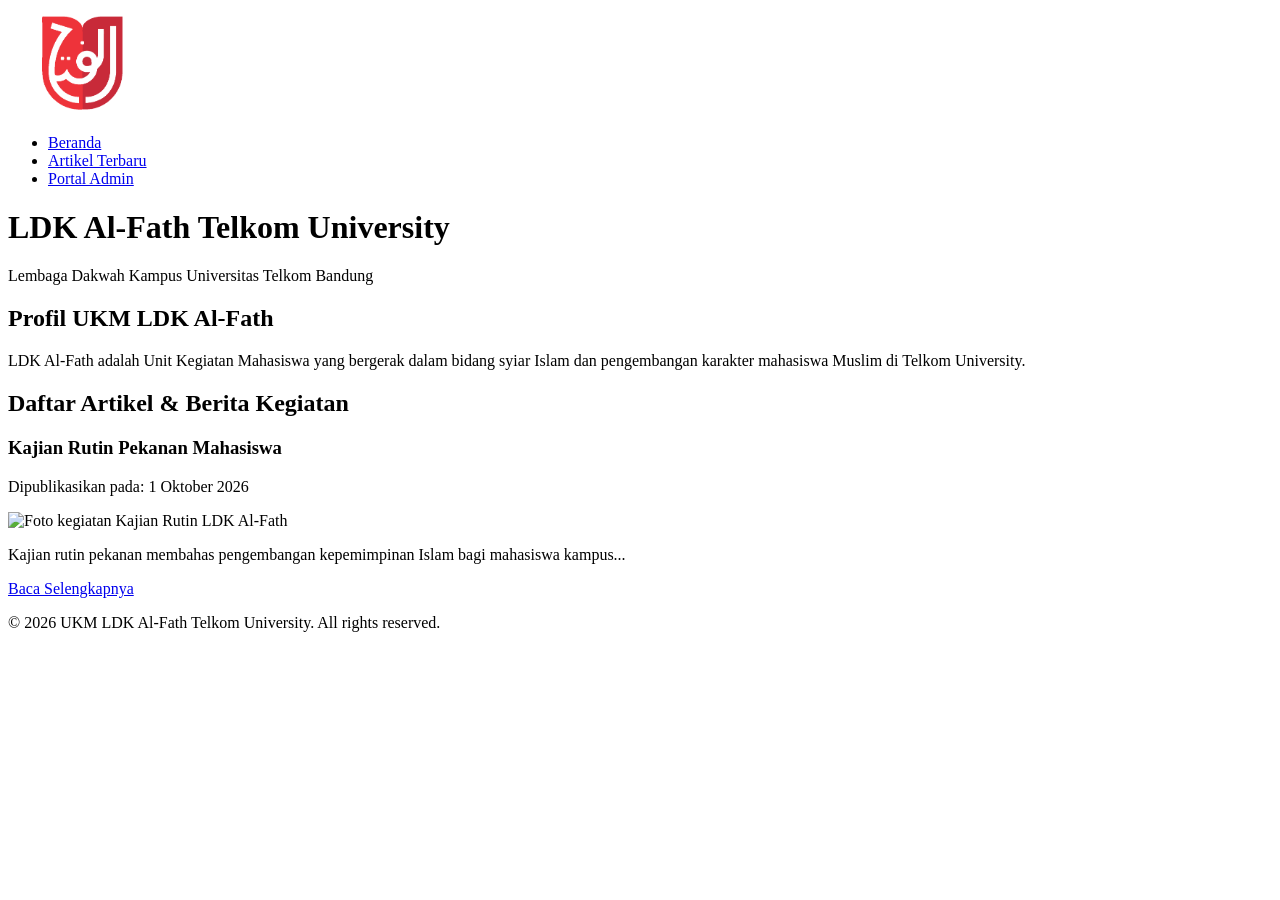
==== index.html @ 2c5b3611 "Pembuatan Struktur HTML" ====
<!DOCTYPE html>
<html lang="id">
<head>
    <meta charset="UTF-8">
    <meta name="viewport" content="width=device-width, initial-scale=1.0">
    <title>LDK Al-Fath Telkom University - Landing Page</title>
</head>
<body>

    <header>
        <nav>
            <a href="index.html">
                <img src="assets/logo-alfath-merah.png" alt="Logo LDK Al-Fath Telkom University" width="150">
            </a>
            <ul>
                <li><a href="index.html">Beranda</a></li>
                <li><a href="detail-artikel.html">Artikel Terbaru</a></li>
                <li><a href="admin-upload.html">Portal Admin</a></li>
            </ul>
        </nav>
        <h1>LDK Al-Fath Telkom University</h1>
        <p>Lembaga Dakwah Kampus Universitas Telkom Bandung</p>
    </header>

    <main>
        <section>
            <h2>Profil UKM LDK Al-Fath</h2>
            <p>LDK Al-Fath adalah Unit Kegiatan Mahasiswa yang bergerak dalam bidang syiar Islam dan pengembangan karakter mahasiswa Muslim di Telkom University.</p>
        </section>

        <section>
            <h2>Daftar Artikel & Berita Kegiatan</h2>
            <article>
                <header>
                    <h3>Kajian Rutin Pekanan Mahasiswa</h3>
                    <p>Dipublikasikan pada: <time datetime="2026-10-01">1 Oktober 2026</time></p>
                </header>
                <img src="https://via.placeholder.com/300x150" alt="Foto kegiatan Kajian Rutin LDK Al-Fath">
                <p>Kajian rutin pekanan membahas pengembangan kepemimpinan Islam bagi mahasiswa kampus...</p>
                <a href="detail-artikel.html">Baca Selengkapnya</a>
            </article>
        </section>
    </main>

    <footer>
        <p>&copy; 2026 UKM LDK Al-Fath Telkom University. All rights reserved.</p>
    </footer>

</body>
</html>
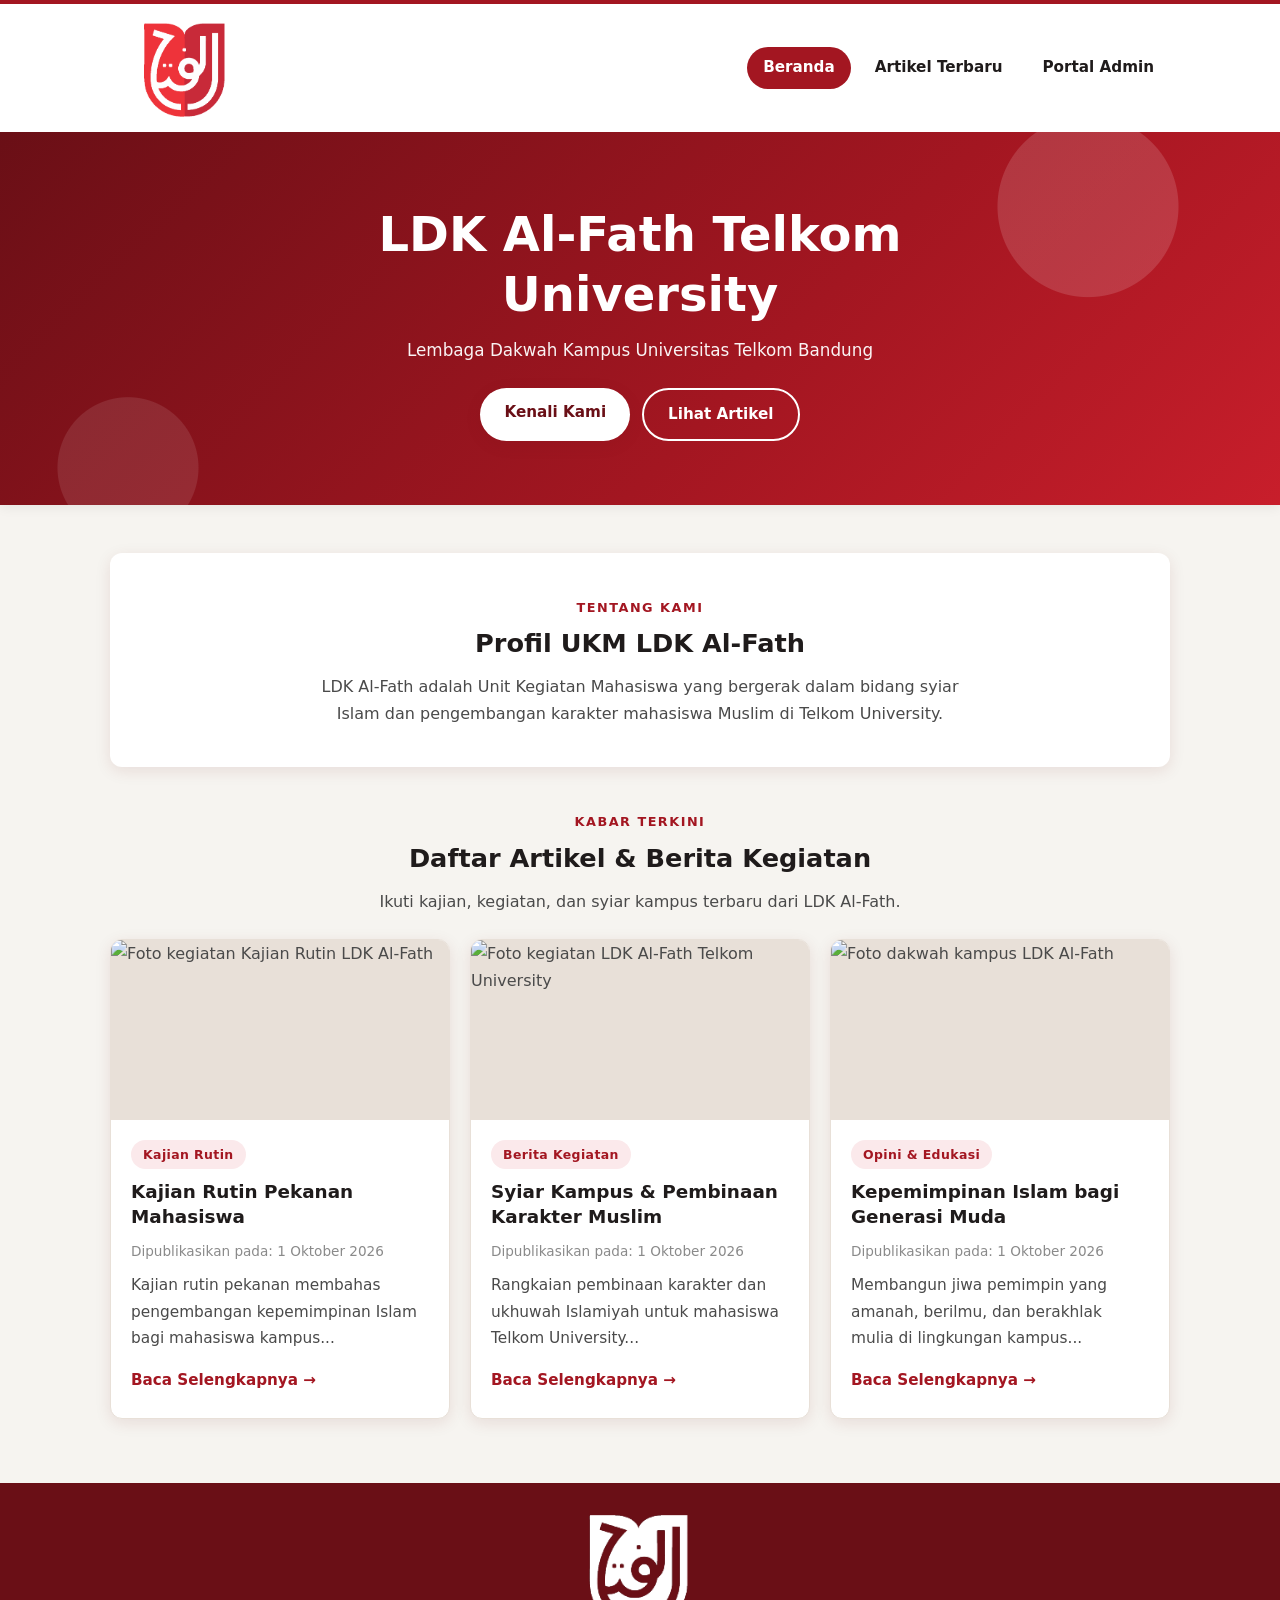
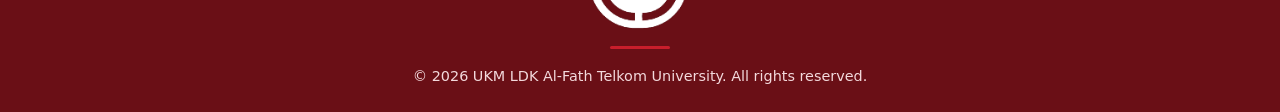
==== commit 3fe7256e: "Tambah styling Pure CSS responsif dan README dokumentasi" ====
--- a/index.html
+++ b/index.html
@@ -4,45 +4,84 @@
     <meta charset="UTF-8">
     <meta name="viewport" content="width=device-width, initial-scale=1.0">
     <title>LDK Al-Fath Telkom University - Landing Page</title>
+    <link rel="stylesheet" href="style/style.css">
 </head>
 <body>
 
-    <header>
-        <nav>
-            <a href="index.html">
-                <img src="assets/logo-alfath-merah.png" alt="Logo LDK Al-Fath Telkom University" width="150">
-            </a>
-            <ul>
-                <li><a href="index.html">Beranda</a></li>
-                <li><a href="detail-artikel.html">Artikel Terbaru</a></li>
-                <li><a href="admin-upload.html">Portal Admin</a></li>
-            </ul>
+    <header class="site-header">
+        <nav class="navbar">
+            <div class="nav-container">
+                <a class="brand" href="index.html">
+                    <img src="assets/logo-alfath-merah.png" alt="Logo LDK Al-Fath Telkom University" width="150">
+                </a>
+                <ul class="nav-links">
+                    <li><a href="index.html" class="active">Beranda</a></li>
+                    <li><a href="artikel.html">Artikel Terbaru</a></li>
+                    <li><a href="form-upload.html">Portal Admin</a></li>
+                </ul>
+            </div>
         </nav>
-        <h1>LDK Al-Fath Telkom University</h1>
-        <p>Lembaga Dakwah Kampus Universitas Telkom Bandung</p>
+        <div class="hero">
+            <div class="hero-inner">
+                <h1>LDK Al-Fath Telkom University</h1>
+                <p>Lembaga Dakwah Kampus Universitas Telkom Bandung</p>
+                <div class="hero-actions">
+                    <a class="btn btn-primary" href="#profil">Kenali Kami</a>
+                    <a class="btn btn-outline" href="#artikel">Lihat Artikel</a>
+                </div>
+            </div>
+        </div>
     </header>
 
-    <main>
-        <section>
+    <main class="container">
+        <section class="profile" id="profil">
+            <span class="section-label">Tentang Kami</span>
             <h2>Profil UKM LDK Al-Fath</h2>
             <p>LDK Al-Fath adalah Unit Kegiatan Mahasiswa yang bergerak dalam bidang syiar Islam dan pengembangan karakter mahasiswa Muslim di Telkom University.</p>
         </section>
 
-        <section>
+        <section class="articles" id="artikel">
+            <span class="section-label">Kabar Terkini</span>
             <h2>Daftar Artikel & Berita Kegiatan</h2>
-            <article>
-                <header>
-                    <h3>Kajian Rutin Pekanan Mahasiswa</h3>
-                    <p>Dipublikasikan pada: <time datetime="2026-10-01">1 Oktober 2026</time></p>
-                </header>
-                <img src="https://via.placeholder.com/300x150" alt="Foto kegiatan Kajian Rutin LDK Al-Fath">
-                <p>Kajian rutin pekanan membahas pengembangan kepemimpinan Islam bagi mahasiswa kampus...</p>
-                <a href="detail-artikel.html">Baca Selengkapnya</a>
-            </article>
+            <p class="section-desc">Ikuti kajian, kegiatan, dan syiar kampus terbaru dari LDK Al-Fath.</p>
+            <div class="article-grid">
+                <article class="card">
+                    <img class="card-image" src="https://via.placeholder.com/300x150" alt="Foto kegiatan Kajian Rutin LDK Al-Fath">
+                    <div class="card-body">
+                        <span class="card-category">Kajian Rutin</span>
+                        <h3>Kajian Rutin Pekanan Mahasiswa</h3>
+                        <p class="card-meta">Dipublikasikan pada: <time datetime="2026-10-01">1 Oktober 2026</time></p>
+                        <p class="card-text">Kajian rutin pekanan membahas pengembangan kepemimpinan Islam bagi mahasiswa kampus...</p>
+                        <a class="card-link" href="artikel.html">Baca Selengkapnya &rarr;</a>
+                    </div>
+                </article>
+                <article class="card">
+                    <img class="card-image" src="https://via.placeholder.com/300x150" alt="Foto kegiatan LDK Al-Fath Telkom University">
+                    <div class="card-body">
+                        <span class="card-category">Berita Kegiatan</span>
+                        <h3>Syiar Kampus & Pembinaan Karakter Muslim</h3>
+                        <p class="card-meta">Dipublikasikan pada: <time datetime="2026-10-01">1 Oktober 2026</time></p>
+                        <p class="card-text">Rangkaian pembinaan karakter dan ukhuwah Islamiyah untuk mahasiswa Telkom University...</p>
+                        <a class="card-link" href="artikel.html">Baca Selengkapnya &rarr;</a>
+                    </div>
+                </article>
+                <article class="card">
+                    <img class="card-image" src="https://via.placeholder.com/300x150" alt="Foto dakwah kampus LDK Al-Fath">
+                    <div class="card-body">
+                        <span class="card-category">Opini & Edukasi</span>
+                        <h3>Kepemimpinan Islam bagi Generasi Muda</h3>
+                        <p class="card-meta">Dipublikasikan pada: <time datetime="2026-10-01">1 Oktober 2026</time></p>
+                        <p class="card-text">Membangun jiwa pemimpin yang amanah, berilmu, dan berakhlak mulia di lingkungan kampus...</p>
+                        <a class="card-link" href="artikel.html">Baca Selengkapnya &rarr;</a>
+                    </div>
+                </article>
+            </div>
         </section>
     </main>
 
-    <footer>
+    <footer class="site-footer">
+        <img src="assets/logo-alfath-putih.png" alt="Logo LDK Al-Fath putih">
+        <div class="footer-line"></div>
         <p>&copy; 2026 UKM LDK Al-Fath Telkom University. All rights reserved.</p>
     </footer>
 
--- a/style/style.css
+++ b/style/style.css
@@ -0,0 +1,401 @@
+:root {
+  --merah: #A31621;
+  --marun: #6A0F16;
+  --merah-terang: #C81E2B;
+  --putih: #FFFFFF;
+  --krem: #F6F4F0;
+  --abu-teks: #4A4A4A;
+  --hitam: #1F1B1B;
+  --garis: #E8E0D8;
+  --radius: 12px;
+  --shadow: 0 4px 16px rgba(106, 15, 22, 0.10);
+  --shadow-hover: 0 10px 28px rgba(163, 22, 33, 0.18);
+  --font: "Segoe UI", system-ui, -apple-system, Roboto, "Helvetica Neue", Arial, sans-serif;
+}
+
+* {
+  margin: 0;
+  padding: 0;
+  box-sizing: border-box;
+}
+
+html {
+  scroll-behavior: smooth;
+}
+
+body {
+  font-family: var(--font);
+  background-color: var(--krem);
+  color: var(--abu-teks);
+  line-height: 1.7;
+  font-size: 16px;
+}
+
+img {
+  max-width: 100%;
+  height: auto;
+  display: block;
+}
+
+a {
+  text-decoration: none;
+  color: inherit;
+}
+
+ul {
+  list-style: none;
+}
+
+/* Navbar */
+.site-header {
+  background-color: var(--putih);
+  position: sticky;
+  top: 0;
+  z-index: 100;
+  box-shadow: 0 2px 12px rgba(0, 0, 0, 0.07);
+  border-top: 4px solid var(--merah);
+}
+
+.navbar {
+  max-width: 1100px;
+  margin: 0 auto;
+  padding: 0.7rem 1.25rem;
+}
+
+.nav-container {
+  display: flex;
+  flex-direction: column;
+  align-items: stretch;
+  gap: 1rem;
+}
+
+.brand {
+  text-align: center;
+}
+
+.brand img {
+  width: 130px;
+  height: auto;
+  margin: 0 auto;
+}
+
+.nav-links {
+  display: flex;
+  flex-direction: column;
+  width: 100%;
+  gap: 0.5rem;
+}
+
+.nav-links a {
+  display: block;
+  text-align: center;
+  padding: 0.5rem 1rem;
+  border-radius: 999px;
+  font-weight: 600;
+  font-size: 0.95rem;
+  color: var(--hitam);
+  transition: background-color 0.2s ease, color 0.2s ease;
+}
+
+.nav-links a:hover,
+.nav-links a.active {
+  background-color: var(--merah);
+  color: var(--putih);
+}
+
+/* Hero */
+.hero {
+  background:
+    radial-gradient(circle at 85% 20%, rgba(255, 255, 255, 0.14) 0 90px, transparent 91px),
+    radial-gradient(circle at 10% 90%, rgba(255, 255, 255, 0.10) 0 70px, transparent 71px),
+    linear-gradient(135deg, var(--marun) 0%, var(--merah) 60%, var(--merah-terang) 100%);
+  color: var(--putih);
+  text-align: center;
+  padding: 3.5rem 1.25rem 3rem;
+}
+
+.hero-inner {
+  max-width: 760px;
+  margin: 0 auto;
+}
+
+.hero-badge {
+  display: inline-block;
+  background-color: rgba(255, 255, 255, 0.16);
+  border: 1px solid rgba(255, 255, 255, 0.35);
+  padding: 0.35rem 1rem;
+  border-radius: 999px;
+  font-size: 0.85rem;
+  letter-spacing: 0.5px;
+  margin-bottom: 1rem;
+  font-weight: 600;
+}
+
+.hero h1 {
+  font-size: 2rem;
+  line-height: 1.25;
+  margin-bottom: 0.75rem;
+  font-weight: 800;
+}
+
+.hero p {
+  font-size: 1.05rem;
+  opacity: 0.95;
+  margin-bottom: 1.5rem;
+}
+
+.hero-actions {
+  display: flex;
+  gap: 0.75rem;
+  justify-content: center;
+  flex-wrap: wrap;
+}
+
+.btn {
+  display: inline-block;
+  padding: 0.7rem 1.5rem;
+  border-radius: 999px;
+  font-weight: 700;
+  font-size: 0.95rem;
+  transition: transform 0.15s ease, box-shadow 0.2s ease, background-color 0.2s ease;
+}
+
+.btn-primary {
+  background-color: var(--putih);
+  color: var(--marun);
+  box-shadow: var(--shadow);
+}
+
+.btn-primary:hover {
+  transform: translateY(-2px);
+  box-shadow: var(--shadow-hover);
+}
+
+.btn-outline {
+  border: 2px solid var(--putih);
+  color: var(--putih);
+}
+
+.btn-outline:hover {
+  background-color: var(--putih);
+  color: var(--marun);
+}
+
+/* Layout Utama */
+.container {
+  max-width: 1100px;
+  margin: 0 auto;
+  padding: 2.5rem 1.25rem;
+  display: flex;
+  flex-direction: column;
+  gap: 2.5rem;
+}
+
+/*  Section Profil */
+.profile {
+  background-color: var(--putih);
+  border-radius: var(--radius);
+  padding: 2rem 1.5rem;
+  box-shadow: var(--shadow);
+  text-align: center;
+}
+
+.section-label {
+  display: inline-block;
+  font-size: 0.8rem;
+  font-weight: 700;
+  letter-spacing: 1.5px;
+  text-transform: uppercase;
+  color: var(--merah);
+  margin-bottom: 0.5rem;
+}
+
+.profile h2,
+.articles h2 {
+  color: var(--hitam);
+  font-size: 1.6rem;
+  margin-bottom: 0.75rem;
+  line-height: 1.35;
+}
+
+.profile p {
+  max-width: 680px;
+  margin: 0 auto;
+}
+
+/* Section Artikel */
+.articles {
+  text-align: center;
+}
+
+.articles > h2,
+.articles > p.section-desc {
+  text-align: center;
+}
+
+.section-desc {
+  margin-bottom: 1.5rem;
+}
+
+.article-grid {
+  display: grid;
+  grid-template-columns: 1fr;
+  gap: 1.25rem;
+  text-align: left;
+  margin-top: 1rem;
+}
+
+.card {
+  background-color: var(--putih);
+  border-radius: var(--radius);
+  overflow: hidden;
+  box-shadow: var(--shadow);
+  border: 1px solid var(--garis);
+  display: flex;
+  flex-direction: column;
+  transition: transform 0.2s ease, box-shadow 0.2s ease;
+}
+
+.card:hover {
+  transform: translateY(-4px);
+  box-shadow: var(--shadow-hover);
+}
+
+.card-image {
+  width: 100%;
+  height: 180px;
+  object-fit: cover;
+  background-color: var(--garis);
+}
+
+.card-body {
+  padding: 1.25rem 1.25rem 1.5rem;
+  display: flex;
+  flex-direction: column;
+  gap: 0.6rem;
+  flex: 1;
+}
+
+.card-category {
+  display: inline-block;
+  align-self: flex-start;
+  background-color: #FBE9EB;
+  color: var(--merah);
+  font-size: 0.78rem;
+  font-weight: 700;
+  padding: 0.25rem 0.75rem;
+  border-radius: 999px;
+  letter-spacing: 0.4px;
+}
+
+.card h3 {
+  color: var(--hitam);
+  font-size: 1.15rem;
+  line-height: 1.4;
+}
+
+.card-meta {
+  font-size: 0.85rem;
+  color: #8A8A8A;
+}
+
+.card-text {
+  font-size: 0.96rem;
+}
+
+.card-link {
+  margin-top: auto;
+  padding-top: 0.5rem;
+  color: var(--merah);
+  font-weight: 700;
+  font-size: 0.95rem;
+}
+
+.card-link:hover {
+  color: var(--marun);
+  text-decoration: underline;
+}
+
+/* 7. Footer */
+.site-footer {
+  background-color: var(--marun);
+  color: #F3D9DC;
+  text-align: center;
+  padding: 2rem 1.25rem 1.5rem;
+  margin-top: 1rem;
+}
+
+.site-footer img {
+  width: 110px;
+  margin: 0 auto 0.75rem;
+}
+
+.site-footer p {
+  font-size: 0.9rem;
+  max-width: 640px;
+  margin: 0 auto;
+}
+
+.footer-line {
+  width: 60px;
+  height: 3px;
+  background-color: var(--merah-terang);
+  border-radius: 999px;
+  margin: 0.9rem auto;
+}
+
+/* 8. Responsive: Tablet */
+@media (min-width: 640px) {
+  /* Navigasi: vertikal (HP) -> horizontal (tablet ke atas) */
+  .nav-container {
+    flex-direction: row;
+    align-items: center;
+    justify-content: space-between;
+    flex-wrap: wrap;
+  }
+
+  .brand {
+    text-align: left;
+  }
+
+  .nav-links {
+    flex-direction: row;
+    width: auto;
+    flex-wrap: wrap;
+  }
+
+  .hero h1 {
+    font-size: 2.5rem;
+  }
+
+  .profile {
+    padding: 2.5rem 2.5rem;
+  }
+
+  .article-grid {
+    grid-template-columns: repeat(2, 1fr);
+  }
+
+  .brand img {
+    width: 150px;
+  }
+}
+
+/* 9. Responsive: Desktop */
+@media (min-width: 960px) {
+  .hero {
+    padding: 4.5rem 1.25rem 4rem;
+  }
+
+  .hero h1 {
+    font-size: 3rem;
+  }
+
+  .article-grid {
+    grid-template-columns: repeat(3, 1fr);
+  }
+
+  .container {
+    padding: 3rem 1.25rem;
+  }
+}
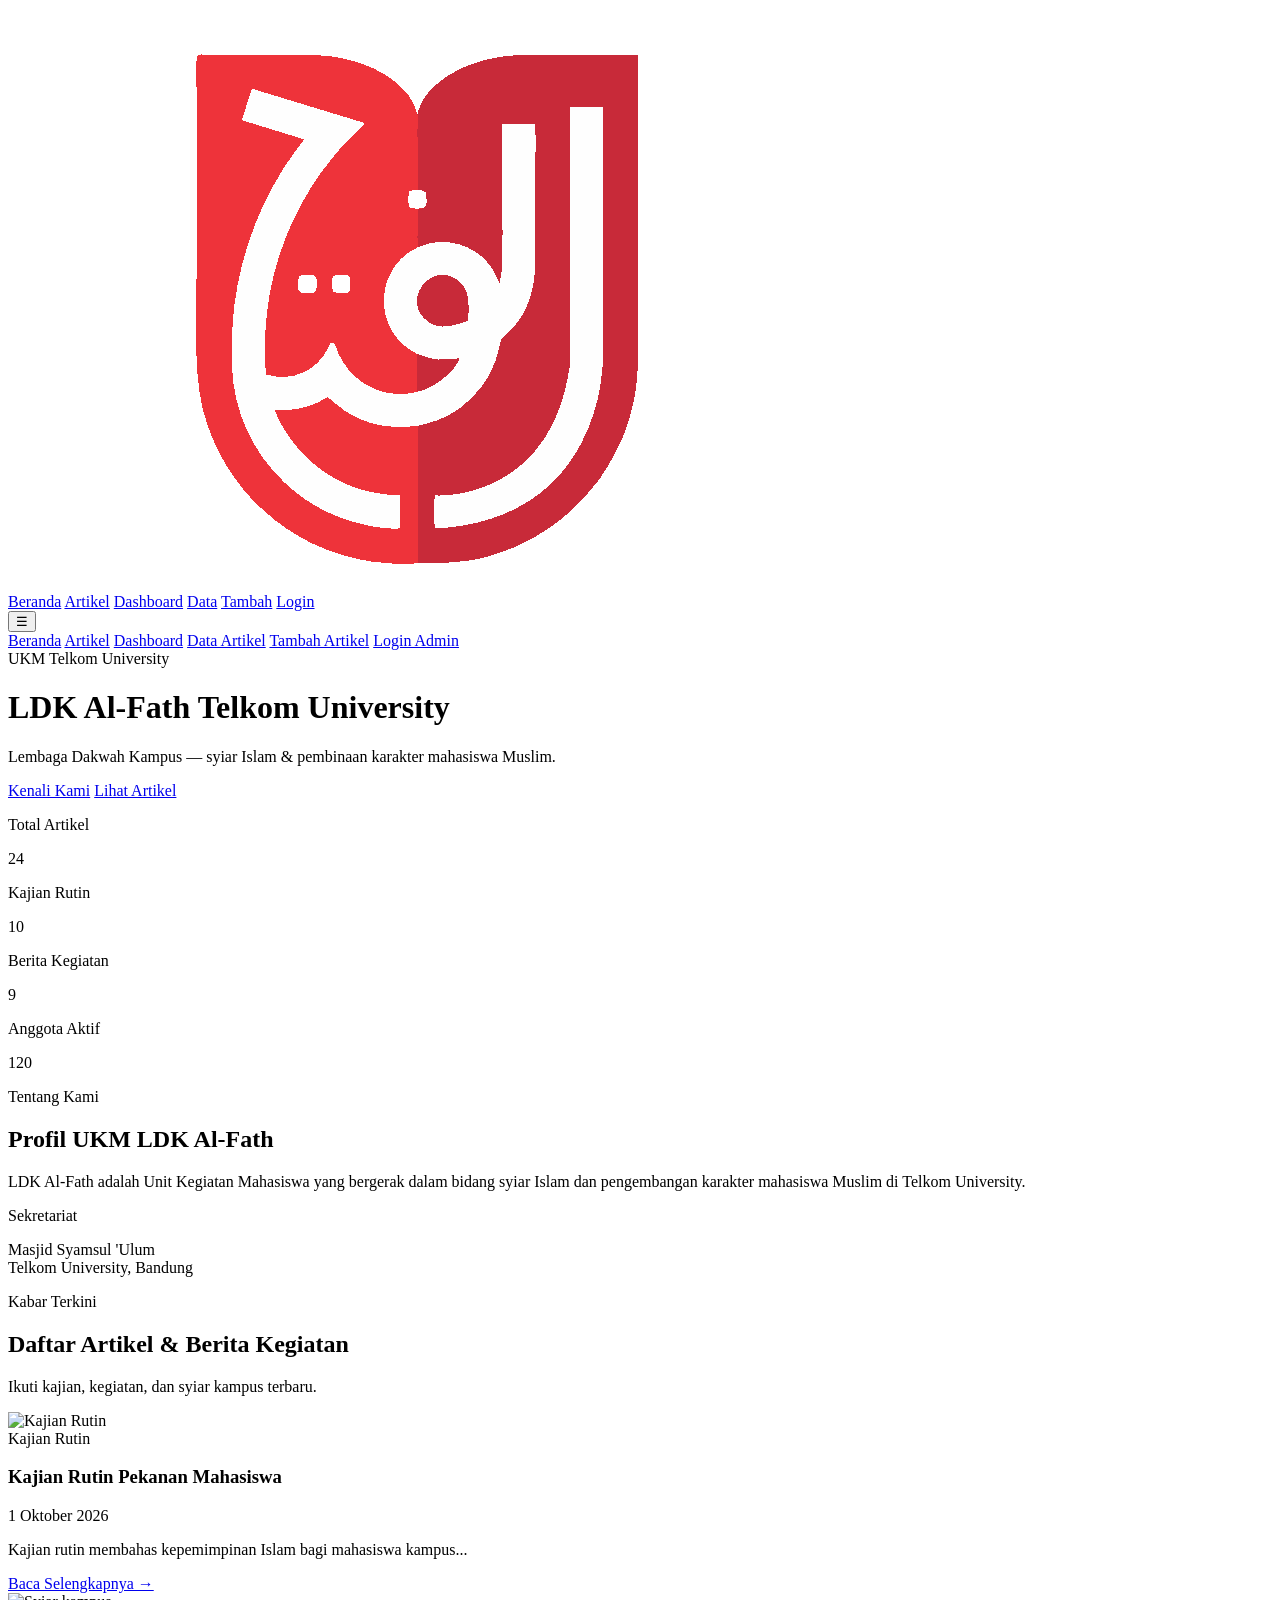
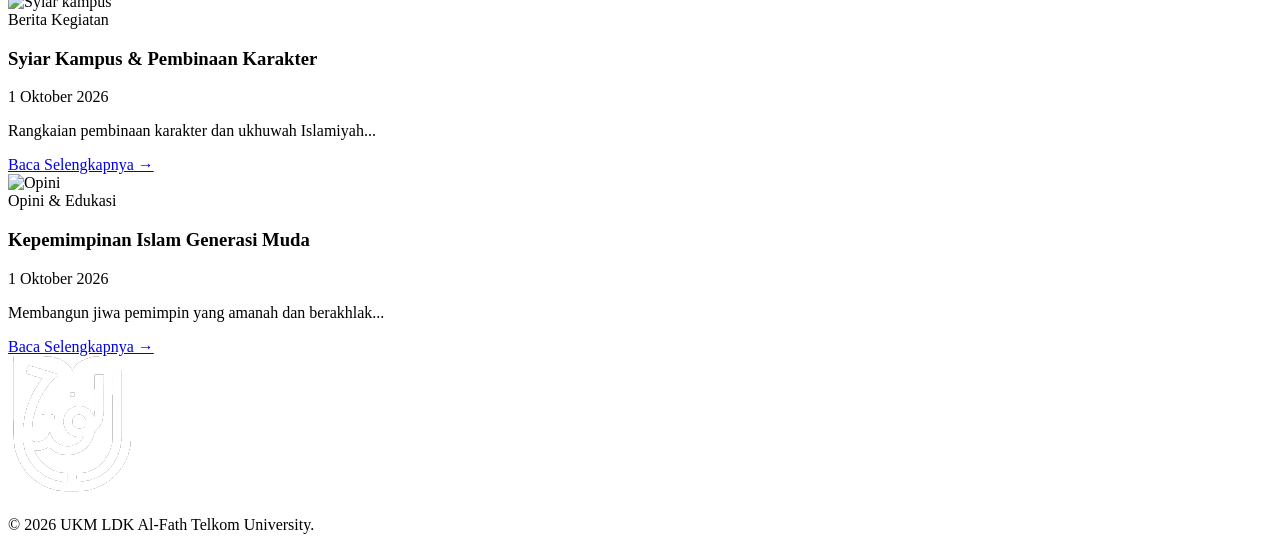
==== commit 6b87f550: "Migrasi ke Tailwind CDN + tambah dashboard, data, login dan update README W4" ====
--- a/index.html
+++ b/index.html
@@ -3,87 +3,138 @@
 <head>
     <meta charset="UTF-8">
     <meta name="viewport" content="width=device-width, initial-scale=1.0">
-    <title>LDK Al-Fath Telkom University - Landing Page</title>
-    <link rel="stylesheet" href="style/style.css">
+    <title>LDK Al-Fath Telkom University - Beranda</title>
+    <script src="https://cdn.tailwindcss.com"></script>
+    <script>
+        tailwind.config = {
+            theme: {
+                extend: {
+                    colors: {
+                        alfath: { maroon: '#9B1C1C', maroonDark: '#7F1D1D', cream: '#FFF7F5' }
+                    }
+                }
+            }
+        }
+    </script>
 </head>
-<body>
+<body class="bg-gray-50 text-gray-800 antialiased">
 
-    <header class="site-header">
-        <nav class="navbar">
-            <div class="nav-container">
-                <a class="brand" href="index.html">
-                    <img src="assets/logo-alfath-merah.png" alt="Logo LDK Al-Fath Telkom University" width="150">
+    <!-- Navbar publik responsif -->
+    <nav class="sticky top-0 z-50 bg-white shadow">
+        <div class="max-w-7xl mx-auto px-4 sm:px-6 lg:px-8">
+            <div class="flex justify-between h-16 items-center">
+                <a href="index.html" class="flex items-center gap-2">
+                    <img src="assets/logo-alfath-merah.png" alt="Logo LDK Al-Fath" class="h-10 w-auto">
                 </a>
-                <ul class="nav-links">
-                    <li><a href="index.html" class="active">Beranda</a></li>
-                    <li><a href="artikel.html">Artikel Terbaru</a></li>
-                    <li><a href="form-upload.html">Portal Admin</a></li>
-                </ul>
+                <div class="hidden md:flex items-center space-x-6 text-sm font-medium">
+                    <a href="index.html" class="text-alfath-maroon pb-1">Beranda</a>
+                    <a href="artikel.html" class="text-gray-600 hover:text-alfath-maroon">Artikel</a>
+                    <a href="dashboard.html" class="text-gray-600 hover:text-alfath-maroon">Dashboard</a>
+                    <a href="data.html" class="text-gray-600 hover:text-alfath-maroon">Data</a>
+                    <a href="form-upload.html" class="text-gray-600 hover:text-alfath-maroon">Tambah</a>
+                    <a href="login.html" class="bg-alfath-maroon text-white px-4 py-2 rounded-lg hover:bg-alfath-maroonDark">Login</a>
+                </div>
+                <button id="nav-toggle" class="md:hidden p-2 rounded-lg border text-gray-700" aria-label="Buka menu">☰</button>
             </div>
-        </nav>
-        <div class="hero">
-            <div class="hero-inner">
-                <h1>LDK Al-Fath Telkom University</h1>
-                <p>Lembaga Dakwah Kampus Universitas Telkom Bandung</p>
-                <div class="hero-actions">
-                    <a class="btn btn-primary" href="#profil">Kenali Kami</a>
-                    <a class="btn btn-outline" href="#artikel">Lihat Artikel</a>
+        </div>
+        <div id="nav-mobile" class="hidden md:hidden border-t bg-white px-4 py-3 space-y-2 text-sm font-medium">
+            <a href="index.html" class="block px-2 py-2 rounded bg-red-50 text-alfath-maroon">Beranda</a>
+            <a href="artikel.html" class="block px-2 py-2 rounded hover:bg-gray-100">Artikel</a>
+            <a href="dashboard.html" class="block px-2 py-2 rounded hover:bg-gray-100">Dashboard</a>
+            <a href="data.html" class="block px-2 py-2 rounded hover:bg-gray-100">Data Artikel</a>
+            <a href="form-upload.html" class="block px-2 py-2 rounded hover:bg-gray-100">Tambah Artikel</a>
+            <a href="login.html" class="block px-2 py-2 rounded bg-alfath-maroon text-white text-center">Login Admin</a>
+        </div>
+    </nav>
+
+    <!-- Hero -->
+    <header class="bg-gradient-to-br from-alfath-maroon to-alfath-maroonDark text-white">
+        <div class="max-w-7xl mx-auto px-4 sm:px-6 lg:px-8 py-14 md:py-20">
+            <div class="max-w-2xl">
+                <span class="inline-block text-xs font-semibold tracking-widest uppercase bg-white/15 px-3 py-1 rounded-full">UKM Telkom University</span>
+                <h1 class="mt-4 text-3xl md:text-5xl font-bold leading-tight">LDK Al-Fath Telkom University</h1>
+                <p class="mt-3 text-red-100">Lembaga Dakwah Kampus — syiar Islam & pembinaan karakter mahasiswa Muslim.</p>
+                <div class="mt-6 flex flex-col sm:flex-row gap-3">
+                    <a href="#profil" class="bg-white text-alfath-maroon px-5 py-2.5 rounded-lg font-semibold text-center">Kenali Kami</a>
+                    <a href="#artikel" class="border border-white/60 px-5 py-2.5 rounded-lg font-semibold text-center hover:bg-white/10">Lihat Artikel</a>
                 </div>
             </div>
         </div>
     </header>
 
-    <main class="container">
-        <section class="profile" id="profil">
-            <span class="section-label">Tentang Kami</span>
-            <h2>Profil UKM LDK Al-Fath</h2>
-            <p>LDK Al-Fath adalah Unit Kegiatan Mahasiswa yang bergerak dalam bidang syiar Islam dan pengembangan karakter mahasiswa Muslim di Telkom University.</p>
+    <main class="max-w-7xl mx-auto px-4 sm:px-6 lg:px-8 -mt-8 pb-16">
+        <!-- Stat ringkas: grid 1 -> 2 -> 4 -->
+        <section class="grid grid-cols-1 sm:grid-cols-2 xl:grid-cols-4 gap-4">
+            <div class="bg-white rounded-xl shadow p-5 border-l-4"><p class="text-sm text-gray-500">Total Artikel</p><p class="text-3xl font-bold">24</p></div>
+            <div class="bg-white rounded-xl shadow p-5 border-l-4"><p class="text-sm text-gray-500">Kajian Rutin</p><p class="text-3xl font-bold">10</p></div>
+            <div class="bg-white rounded-xl shadow p-5 border-l-4"><p class="text-sm text-gray-500">Berita Kegiatan</p><p class="text-3xl font-bold">9</p></div>
+            <div class="bg-white rounded-xl shadow p-5"><p class="text-sm text-gray-500">Anggota Aktif</p><p class="text-3xl font-bold">120</p></div>
         </section>
 
-        <section class="articles" id="artikel">
-            <span class="section-label">Kabar Terkini</span>
-            <h2>Daftar Artikel & Berita Kegiatan</h2>
-            <p class="section-desc">Ikuti kajian, kegiatan, dan syiar kampus terbaru dari LDK Al-Fath.</p>
-            <div class="article-grid">
-                <article class="card">
-                    <img class="card-image" src="https://via.placeholder.com/300x150" alt="Foto kegiatan Kajian Rutin LDK Al-Fath">
-                    <div class="card-body">
-                        <span class="card-category">Kajian Rutin</span>
-                        <h3>Kajian Rutin Pekanan Mahasiswa</h3>
-                        <p class="card-meta">Dipublikasikan pada: <time datetime="2026-10-01">1 Oktober 2026</time></p>
-                        <p class="card-text">Kajian rutin pekanan membahas pengembangan kepemimpinan Islam bagi mahasiswa kampus...</p>
-                        <a class="card-link" href="artikel.html">Baca Selengkapnya &rarr;</a>
+        <!-- Profil -->
+        <section id="profil" class="mt-10 bg-white rounded-xl shadow p-6 md:p-8 grid grid-cols-1 lg:grid-cols-3 gap-6">
+            <div class="lg:col-span-2">
+                <span class="text-xs font-bold uppercase tracking-widest text-alfath-maroon">Tentang Kami</span>
+                <h2 class="text-2xl font-bold mt-1">Profil UKM LDK Al-Fath</h2>
+                <p class="mt-3 text-gray-600">LDK Al-Fath adalah Unit Kegiatan Mahasiswa yang bergerak dalam bidang syiar Islam dan pengembangan karakter mahasiswa Muslim di Telkom University.</p>
+            </div>
+            <div class="bg-alfath-cream rounded-lg p-5 text-sm text-gray-700">
+                <p class="font-semibold">Sekretariat</p>
+                <p class="mt-1">Masjid Syamsul 'Ulum<br>Telkom University, Bandung</p>
+            </div>
+        </section>
+
+        <!-- Artikel grid -->
+        <section id="artikel" class="mt-10">
+            <span class="text-xs font-bold uppercase tracking-widest text-alfath-maroon">Kabar Terkini</span>
+            <h2 class="text-2xl font-bold">Daftar Artikel & Berita Kegiatan</h2>
+            <p class="text-gray-600 mt-1">Ikuti kajian, kegiatan, dan syiar kampus terbaru.</p>
+            <div class="mt-5 grid grid-cols-1 md:grid-cols-2 lg:grid-cols-3 gap-6">
+                <article class="bg-white rounded-xl shadow overflow-hidden flex flex-col">
+                    <img src="https://via.placeholder.com/600x300" alt="Kajian Rutin" class="h-40 w-full object-cover">
+                    <div class="p-5 flex-1 flex flex-col">
+                        <span class="text-xs font-semibold bg-red-100 text-alfath-maroon px-2 py-1 rounded-full w-fit">Kajian Rutin</span>
+                        <h3 class="font-bold mt-2">Kajian Rutin Pekanan Mahasiswa</h3>
+                        <p class="text-xs text-gray-500 mt-1">1 Oktober 2026</p>
+                        <p class="text-sm text-gray-600 mt-2 flex-1">Kajian rutin membahas kepemimpinan Islam bagi mahasiswa kampus...</p>
+                        <a href="artikel.html" class="mt-3 text-alfath-maroon font-semibold text-sm">Baca Selengkapnya →</a>
                     </div>
                 </article>
-                <article class="card">
-                    <img class="card-image" src="https://via.placeholder.com/300x150" alt="Foto kegiatan LDK Al-Fath Telkom University">
-                    <div class="card-body">
-                        <span class="card-category">Berita Kegiatan</span>
-                        <h3>Syiar Kampus & Pembinaan Karakter Muslim</h3>
-                        <p class="card-meta">Dipublikasikan pada: <time datetime="2026-10-01">1 Oktober 2026</time></p>
-                        <p class="card-text">Rangkaian pembinaan karakter dan ukhuwah Islamiyah untuk mahasiswa Telkom University...</p>
-                        <a class="card-link" href="artikel.html">Baca Selengkapnya &rarr;</a>
+                <article class="bg-white rounded-xl shadow overflow-hidden flex flex-col">
+                    <img src="https://via.placeholder.com/600x300" alt="Syiar kampus" class="h-40 w-full object-cover">
+                    <div class="p-5 flex-1 flex flex-col">
+                        <span class="text-xs font-semibold bg-emerald-100 text-emerald-800 px-2 py-1 rounded-full w-fit">Berita Kegiatan</span>
+                        <h3 class="font-bold mt-2">Syiar Kampus & Pembinaan Karakter</h3>
+                        <p class="text-xs text-gray-500 mt-1">1 Oktober 2026</p>
+                        <p class="text-sm text-gray-600 mt-2 flex-1">Rangkaian pembinaan karakter dan ukhuwah Islamiyah...</p>
+                        <a href="artikel.html" class="mt-3 text-alfath-maroon font-semibold text-sm">Baca Selengkapnya →</a>
                     </div>
                 </article>
-                <article class="card">
-                    <img class="card-image" src="https://via.placeholder.com/300x150" alt="Foto dakwah kampus LDK Al-Fath">
-                    <div class="card-body">
-                        <span class="card-category">Opini & Edukasi</span>
-                        <h3>Kepemimpinan Islam bagi Generasi Muda</h3>
-                        <p class="card-meta">Dipublikasikan pada: <time datetime="2026-10-01">1 Oktober 2026</time></p>
-                        <p class="card-text">Membangun jiwa pemimpin yang amanah, berilmu, dan berakhlak mulia di lingkungan kampus...</p>
-                        <a class="card-link" href="artikel.html">Baca Selengkapnya &rarr;</a>
+                <article class="bg-white rounded-xl shadow overflow-hidden flex flex-col">
+                    <img src="https://via.placeholder.com/600x300" alt="Opini" class="h-40 w-full object-cover">
+                    <div class="p-5 flex-1 flex flex-col">
+                        <span class="text-xs font-semibold bg-sky-100 text-sky-800 px-2 py-1 rounded-full w-fit">Opini & Edukasi</span>
+                        <h3 class="font-bold mt-2">Kepemimpinan Islam Generasi Muda</h3>
+                        <p class="text-xs text-gray-500 mt-1">1 Oktober 2026</p>
+                        <p class="text-sm text-gray-600 mt-2 flex-1">Membangun jiwa pemimpin yang amanah dan berakhlak...</p>
+                        <a href="artikel.html" class="mt-3 text-alfath-maroon font-semibold text-sm">Baca Selengkapnya →</a>
                     </div>
                 </article>
             </div>
         </section>
     </main>
 
-    <footer class="site-footer">
-        <img src="assets/logo-alfath-putih.png" alt="Logo LDK Al-Fath putih">
-        <div class="footer-line"></div>
-        <p>&copy; 2026 UKM LDK Al-Fath Telkom University. All rights reserved.</p>
+    <footer class="bg-gray-900 text-gray-300">
+        <div class="max-w-7xl mx-auto px-4 py-8 flex flex-col md:flex-row items-center justify-between gap-4">
+            <img src="assets/logo-alfath-putih.png" alt="Logo putih" class="h-10 w-auto">
+            <p class="text-sm">© 2026 UKM LDK Al-Fath Telkom University.</p>
+        </div>
     </footer>
 
+    <script>
+        document.getElementById('nav-toggle').addEventListener('click', function () {
+            document.getElementById('nav-mobile').classList.toggle('hidden');
+        });
+    </script>
 </body>
-</html>+</html>
